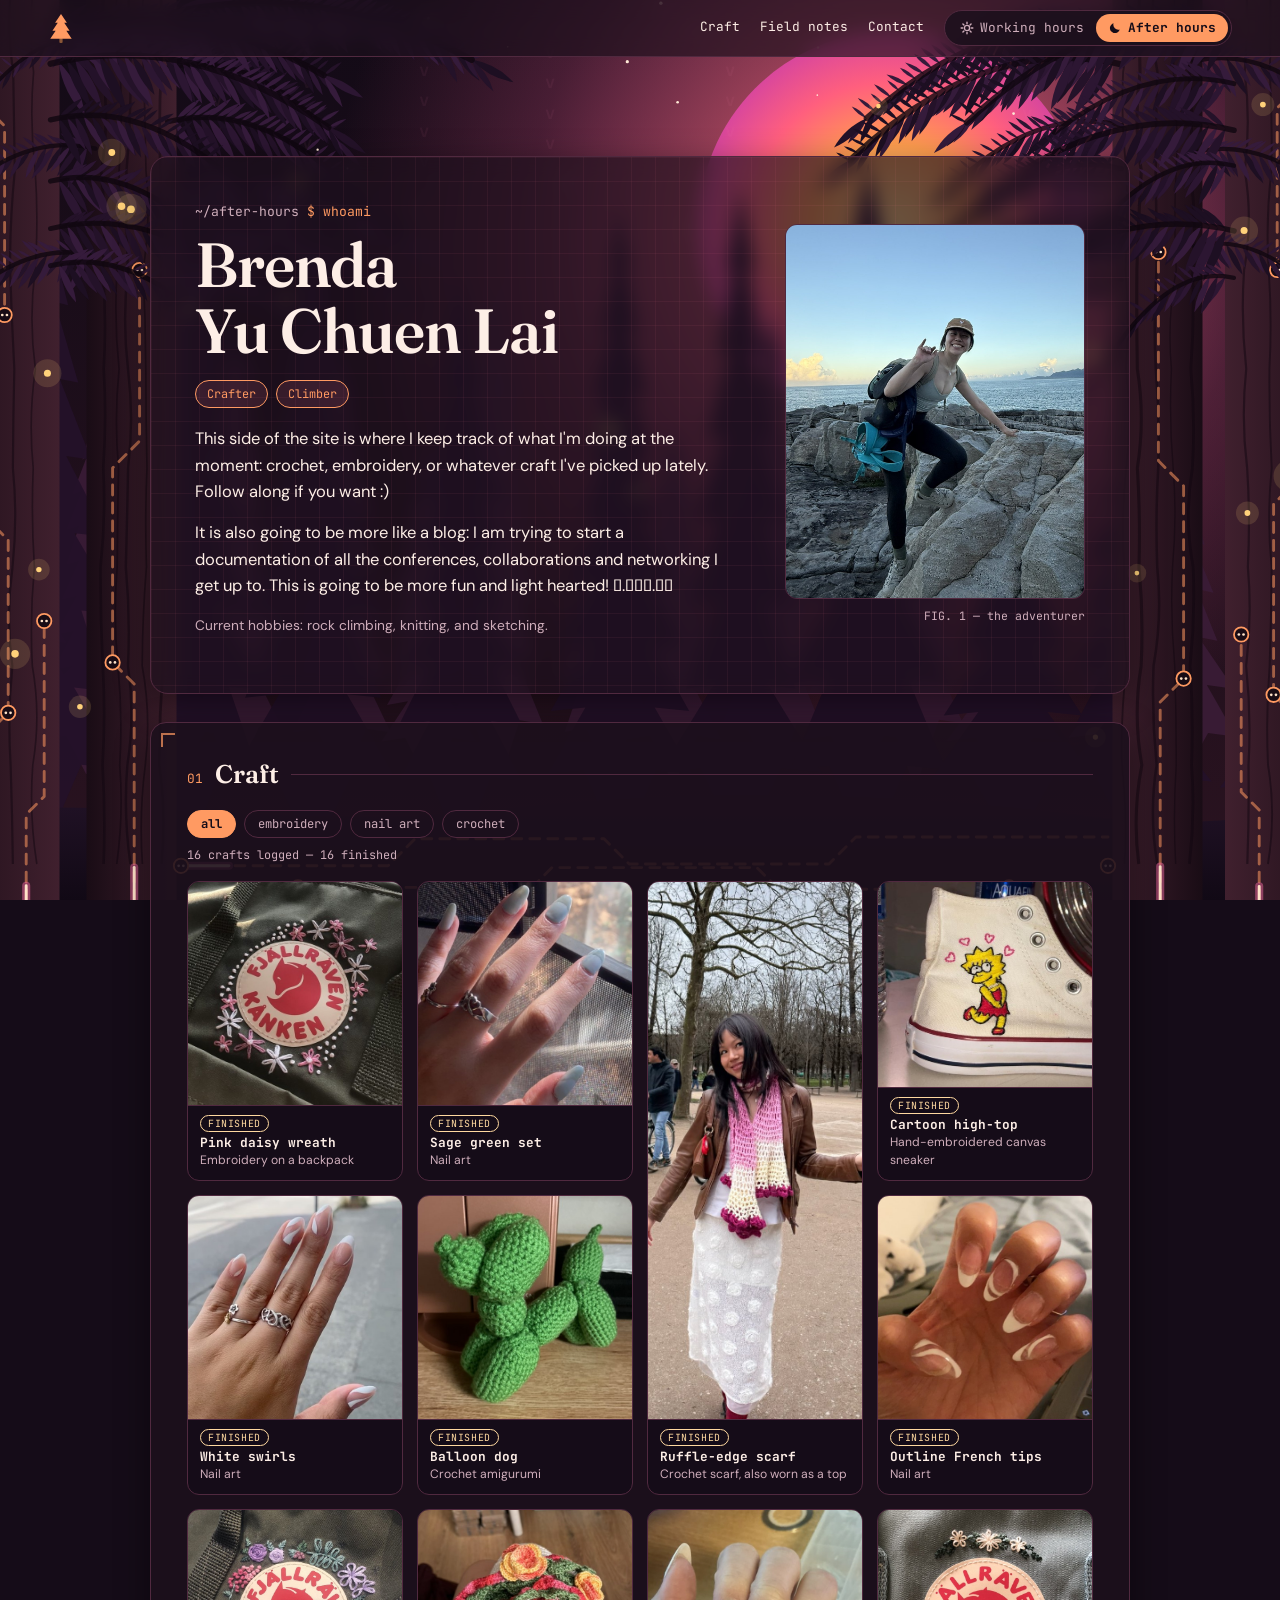
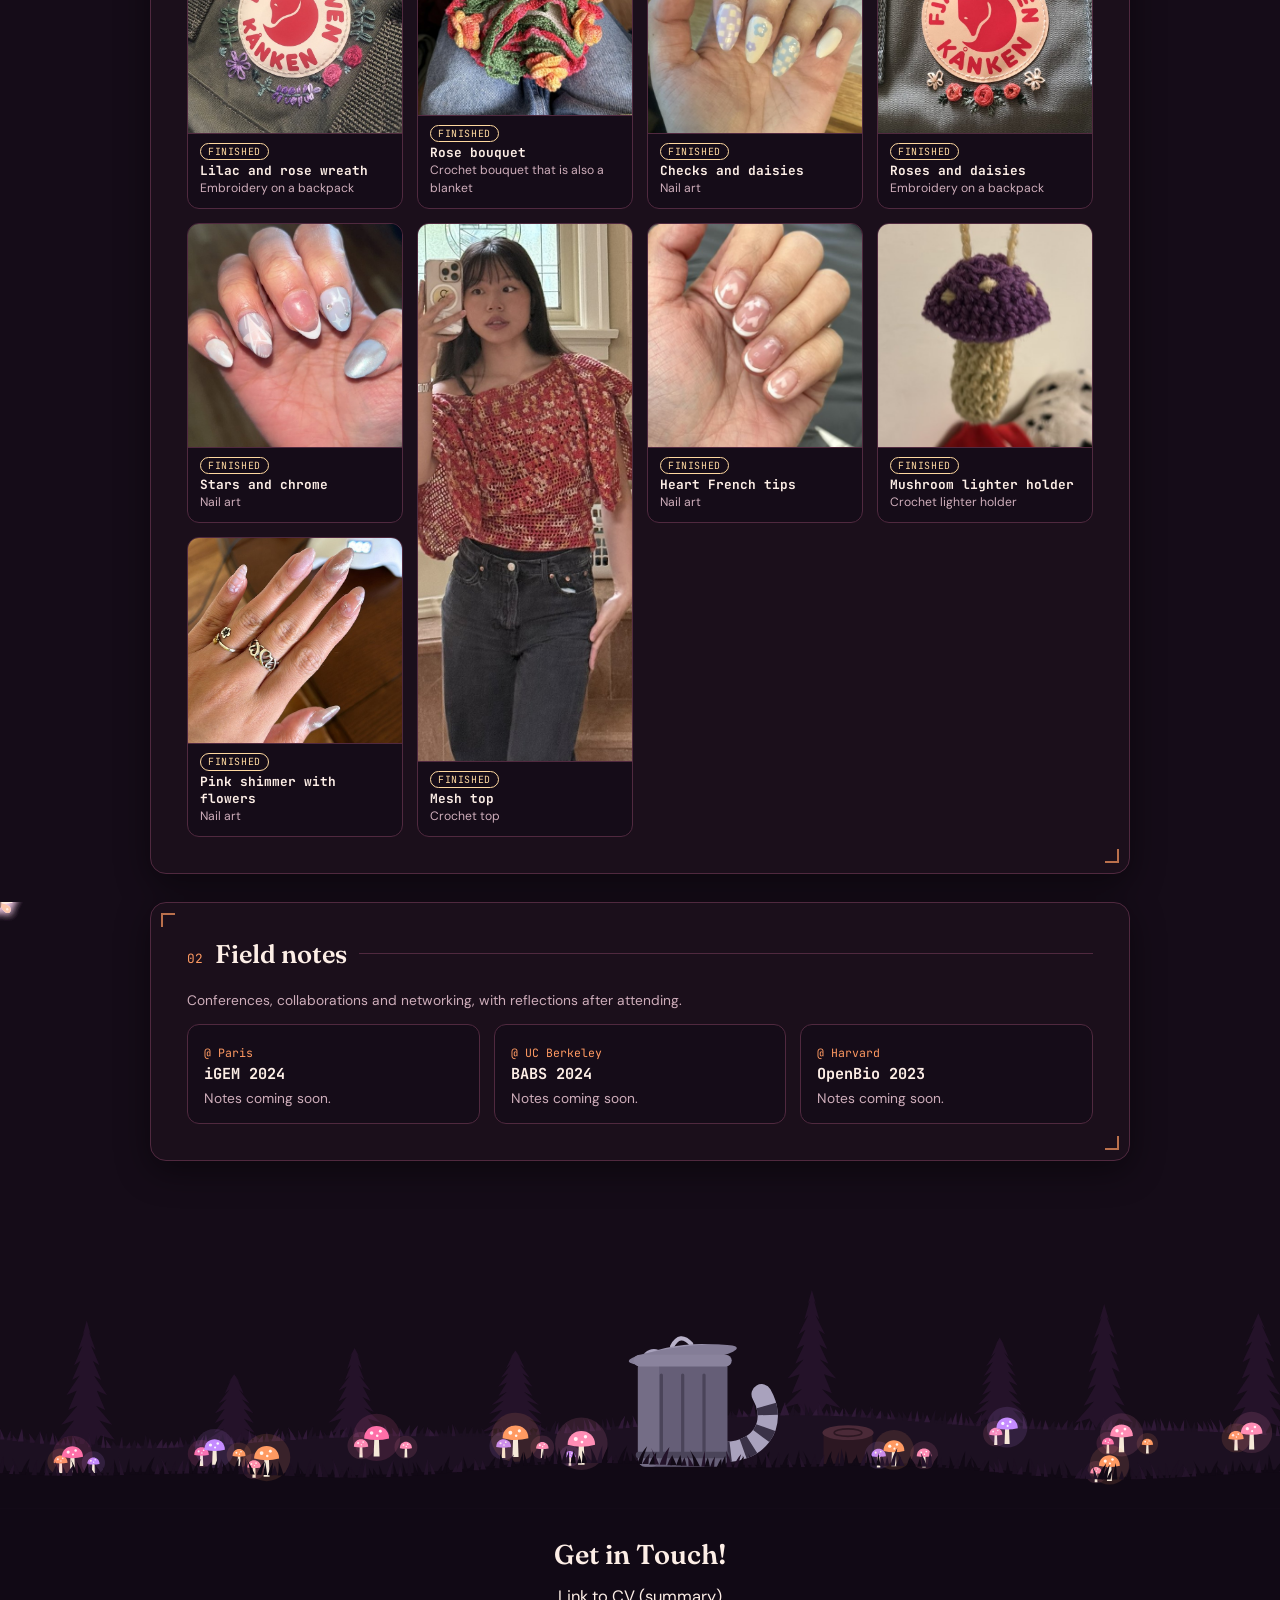
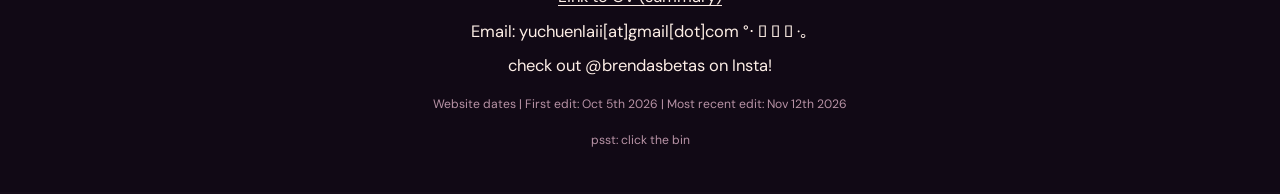
==== quest.html @ 383c1e85 "graphics, and after hours" ====
<!DOCTYPE html>
<html lang="en">
<head>
<meta charset="UTF-8">
<meta name="viewport" content="width=device-width, initial-scale=1">
<title>Brenda Lai | After Hours</title>
<link rel="preconnect" href="https://fonts.googleapis.com">
<link rel="preconnect" href="https://fonts.gstatic.com" crossorigin>
<link href="https://fonts.googleapis.com/css2?family=DM+Sans:ital,wght@0,400;0,500;0,700;1,400&family=Fraunces:opsz,wght@9..144,500;9..144,600&family=JetBrains+Mono:wght@400;700;800&display=swap" rel="stylesheet">
<link rel="stylesheet" href="style.css">
</head>

<!-- data-mode="night" = after hours theme. index.html uses data-mode="day". -->
<body data-mode="night">

<!-- animated forest background, drawn by script.js -->
<div class="scene" aria-hidden="true"></div>

<nav>
  <a class="nav-home" href="#top" aria-label="Back to top"><svg viewBox="0 0 24 28" aria-hidden="true"><rect x="10.5" y="23" width="3" height="5" rx="1" fill="#8a5636"/><path d="M12 1l5.5 8H15l5 7.5h-3L22 24H2l5-7.5H4L9 9H6.5Z" fill="currentColor"/></svg></a>
  <div class="nav-links">
    <a href="#craft">Craft</a>
    <a href="#notes">Field notes</a>
    <a href="#contact">Contact</a>
    <div class="mode-switch" aria-label="Switch between working hours and after hours">
      <a href="index.html"><svg viewBox="0 0 24 24" fill="none" stroke="currentColor" stroke-width="2.4" stroke-linecap="round"><circle cx="12" cy="12" r="4.5"/><path d="M12 2v2.5M12 19.5V22M2 12h2.5M19.5 12H22M5 5l1.8 1.8M17.2 17.2L19 19M5 19l1.8-1.8M17.2 6.8L19 5"/></svg>Working hours</a>
      <span class="on" aria-current="page"><svg viewBox="0 0 24 24" fill="currentColor"><path d="M20 14.5A8.5 8.5 0 0 1 9.5 4a8.5 8.5 0 1 0 10.5 10.5Z"/></svg>After hours</span>
    </div>
  </div>
</nav>

<!-- ===== HEADER: same layout as index.html, only the words change ===== -->
<header class="hero" id="top">
  <div class="hero-card">
    <div>
      <p class="prompt"><b>~/after-hours</b> $ whoami</p>
      <h1><span class="line">Brenda</span><span class="line">Yu Chuen Lai</span></h1>
      <ul class="chips">
        <li>Crafter</li>
        <li>Climber</li>
      </ul>
      <!-- DRAFT BIO: written from your working-hours bio, rewrite it in your own voice -->
      <p>This side of the site is where I keep track of what I'm doing at the moment: crochet, embroidery, or whatever craft I've picked up lately. Follow along if you want :) </p>
      <p>It is also going to be more like a blog: I am trying to start a documentation of all the conferences, collaborations and networking I get up to. This is going to be more fun and light hearted! 𖡼.𖤣𖥧𖡼.𖤣𖥧</p>
      <p class="small">Current hobbies: rock climbing, knitting, and sketching.</p>
    </div>
    <figure class="portrait">
      <div class="frame"><img src="images/afterhours.jpg" alt="Brenda scrambling over coastal rocks with climbing gear"></div>
      <figcaption>FIG. 1 — the adventurer</figcaption>
    </figure>
  </div>
</header>

<main>

<!-- ===== CRAFT: the tiles are built from CRAFT_PROJECTS in data.js ===== -->
<section class="panel" id="craft">
  <div class="sec-head"><span class="idx">01</span><h2>Craft</h2></div>
  <div id="craft-projects"></div>
</section>


<!-- ===== FIELD NOTES: built from FIELD_NOTES in data.js ===== -->
<section class="panel" id="notes">
  <div class="sec-head"><span class="idx">02</span><h2>Field notes</h2></div>
  <p class="small">Conferences, collaborations and networking, with reflections after attending.</p>
  <div class="notes" id="field-notes"></div>
</section>

</main>

<!-- ===== FOOTER: the drawing is added by script.js; edit the contact text here ===== -->
<footer id="contact">
  <div class="footer-scene"></div>
  <div class="footer-body">
    <div class="footer-inner">
      <h2>Get in Touch!</h2>
      <p><a href="https://drive.google.com/file/d/1rraGAYvFzT1uF0n7W42QNHDMal0X2oJL/view?usp=drive_link" target="_blank" rel="noopener">Link to CV (summary)</a></p>
      <p>Email: yuchuenlaii[at]gmail[dot]com °‧ 𓆝 𓆟 𓆞 ·｡</p>
      <p>check out @brendasbetas on Insta!</p>
      <p class="tiny">Website dates | First edit: Oct 5th 2026 | Most recent edit: Nov 12th 2026</p>
      <p class="tiny">psst: click the bin</p>
    </div>
  </div>
</footer>

<script src="data.js"></script>
<script src="script.js"></script>
</body>
</html>
---- style.css ----
/* =====================================================================
   Brenda Lai — portfolio
   One stylesheet for both pages. The page picks its theme with
   <body data-mode="day">  (working hours, index.html)
   <body data-mode="night"> (after hours,  quest.html)
   Everything below reads its colours from the variables in section 1,
   so to re-colour a theme you only need to edit that block.
   ===================================================================== */

/* ---------- 1. THEME COLOURS ---------- */
body[data-mode="day"] {
  --bg: #f1f9f0;
  --card: rgba(255, 255, 255, 0.93);
  --glass: rgba(255, 255, 255, 0.78);
  --ink: #13251a;
  --muted: #4f6a5b;
  --accent: #0b8a45;          /* terminal green, dark enough to read on white */
  --accent-bright: #12d066;
  --accent-2: #a4553a;        /* redwood bark */
  --line: #cfe5d3;
  --grid: rgba(11, 138, 69, 0.07);
  --chip-bg: #e7f6ea;
  --shadow: 0 10px 30px rgba(30, 80, 45, 0.12);
  --footer-bg: #2c6a3c;
  --footer-ink: #f1fbef;
  --footer-muted: #bfe3c4;
  color-scheme: light;
}

body[data-mode="night"] {
  --bg: #150c18;
  --card: rgba(28, 16, 28, 0.9);
  --glass: rgba(28, 16, 28, 0.66);
  --ink: #fdeee6;
  --muted: #cfaebb;
  --accent: #ff9a62;          /* sunset-lamp orange */
  --accent-bright: #ffb37e;
  --accent-2: #ff6fa8;        /* sunset-lamp pink */
  --line: #50293f;
  --grid: rgba(255, 130, 150, 0.06);
  --chip-bg: rgba(255, 120, 150, 0.12);
  --shadow: 0 10px 34px rgba(0, 0, 0, 0.45);
  --footer-bg: #110915;
  --footer-ink: #fdeee6;
  --footer-muted: #b893a6;
  color-scheme: dark;
}

/* ---------- 2. BASICS ---------- */
*, *::before, *::after { box-sizing: border-box; }

:root {
  --mono: "JetBrains Mono", ui-monospace, "SF Mono", Menlo, Consolas, monospace;
  --display: "Fraunces", Georgia, "Times New Roman", serif;   /* the big name + section titles */
  --sans: "DM Sans", "Trebuchet MS", system-ui, -apple-system, "Segoe UI", sans-serif;
  --maxw: 980px;
}

html { scroll-behavior: smooth; scroll-padding-top: 76px; }

body {
  margin: 0;
  background: var(--bg);
  color: var(--ink);
  font-family: var(--sans);
  font-size: 16.5px;
  line-height: 1.6;
  overflow-x: hidden;
}

a { color: var(--accent); text-underline-offset: 3px; }
a:hover { color: var(--accent-2); }
:focus-visible { outline: 2px solid var(--accent); outline-offset: 3px; border-radius: 4px; }

h1, h2, h3, h4 { font-family: var(--mono); line-height: 1.2; margin: 0; }
p { margin: 0 0 0.9em; }
.small { font-size: 0.86rem; color: var(--muted); }
.tiny { font-size: 0.76rem; color: var(--muted); }

/* ---------- 3. ANIMATED BACKGROUND (drawn by script.js) ---------- */
.scene {
  position: fixed;
  inset: 0;
  z-index: 0;
  pointer-events: none;
}
.scene svg { width: 100%; height: 100%; display: block; }

nav, header, main, footer { position: relative; z-index: 1; }

/* ---------- 4. NAV ---------- */
nav {
  position: sticky;
  top: 0;
  z-index: 50;
  display: flex;
  align-items: center;
  justify-content: space-between;
  flex-wrap: wrap;
  gap: 8px 20px;
  padding: 10px clamp(16px, 4vw, 48px);
  background: var(--glass);
  backdrop-filter: blur(10px);
  -webkit-backdrop-filter: blur(10px);
  border-bottom: 1px solid var(--line);
  font-family: var(--mono);
  font-size: 0.8rem;
}
.nav-home { display: inline-flex; color: var(--accent); }
.nav-home svg { width: 26px; height: 30px; display: block; }
.nav-home:hover { color: var(--accent-2); }
.nav-links { display: flex; flex-wrap: wrap; align-items: center; gap: 6px 20px; }
.nav-links a { color: var(--ink); text-decoration: none; padding: 4px 0; border-bottom: 2px solid transparent; }
.nav-links a:hover { border-color: var(--accent); color: var(--accent); }

/* the working hours / after hours switch */
.mode-switch {
  display: inline-flex;
  border: 1px solid var(--line);
  border-radius: 999px;
  padding: 3px;
  background: var(--card);
}
.mode-switch a, .mode-switch span {
  display: inline-flex;
  align-items: center;
  gap: 6px;
  padding: 4px 12px;
  border-radius: 999px;
  border: 0;
  white-space: nowrap;
}
.mode-switch .on { background: var(--accent); color: var(--bg); font-weight: 700; }
.mode-switch a { color: var(--muted); }
.mode-switch a:hover { color: var(--accent); border: 0; }
.mode-switch svg { width: 14px; height: 14px; }

/* ---------- 5. HEADER (same layout on both pages) ---------- */
.hero {
  width: min(var(--maxw), 100% - 32px);
  margin: clamp(48px, 11vh, 120px) auto 28px;
}
.hero-card {
  display: grid;
  grid-template-columns: minmax(0, 1fr) minmax(200px, 300px);
  gap: clamp(20px, 4vw, 44px);
  align-items: center;
  padding: clamp(22px, 4vw, 44px);
  background-color: var(--glass);
  background-image:
    linear-gradient(var(--grid) 1px, transparent 1px),
    linear-gradient(90deg, var(--grid) 1px, transparent 1px);
  background-size: 24px 24px;
  backdrop-filter: blur(9px);
  -webkit-backdrop-filter: blur(9px);
  border: 1px solid var(--line);
  border-radius: 18px;
  box-shadow: var(--shadow);
}
.prompt { font-family: var(--mono); font-size: 0.82rem; color: var(--accent); margin-bottom: 10px; }
.prompt b { color: var(--muted); font-weight: 400; }
.hero h1 { font-family: var(--display); font-size: clamp(2.3rem, 6vw, 3.9rem); font-weight: 600; letter-spacing: -0.015em; line-height: 1.05; }
.hero h1 .line { display: block; }

.chips { display: flex; flex-wrap: wrap; gap: 8px; list-style: none; padding: 0; margin: 16px 0 18px; }
.chips li {
  font-family: var(--mono);
  font-size: 0.74rem;
  padding: 4px 11px;
  border-radius: 999px;
  border: 1px solid var(--accent);
  color: var(--accent);
  background: var(--chip-bg);
}

/* profile photo: any image size works, it is cropped to this frame, never stretched */
.portrait { margin: 0; }
.frame {
  position: relative;
  aspect-ratio: 4 / 5;
  border-radius: 12px;
  overflow: hidden;
  border: 1px solid var(--line);
  background: var(--chip-bg);
}
.frame img { width: 100%; height: 100%; object-fit: cover; object-position: center; display: block; }
.portrait figcaption { font-family: var(--mono); font-size: 0.72rem; color: var(--muted); margin-top: 8px; text-align: right; }

/* ---------- 6. SECTIONS ---------- */
main { width: min(var(--maxw), 100% - 32px); margin: 0 auto; display: grid; gap: 28px; padding-bottom: 40px; }

.panel {
  position: relative;
  padding: clamp(20px, 3.5vw, 36px);
  background: var(--card);
  border: 1px solid var(--line);
  border-radius: 16px;
  box-shadow: var(--shadow);
}
/* engineering-drawing corner marks */
.panel::before, .panel::after {
  content: "";
  position: absolute;
  width: 14px; height: 14px;
  border: 2px solid var(--accent);
  opacity: 0.7;
}
.panel::before { top: 10px; left: 10px; border-right: 0; border-bottom: 0; }
.panel::after { bottom: 10px; right: 10px; border-left: 0; border-top: 0; }

.sec-head { display: flex; align-items: baseline; gap: 12px; margin-bottom: 20px; }
.sec-head h2 { font-family: var(--display); font-weight: 600; font-size: 1.6rem; }
.sec-head .idx { font-family: var(--mono); font-size: 0.8rem; color: var(--accent); }
.sec-head::after { content: ""; flex: 1; height: 1px; background: var(--line); align-self: center; }

.panel h3 { font-size: 1.05rem; margin: 26px 0 10px; color: var(--accent); }
.panel h3:first-of-type { margin-top: 0; }
.panel h4 { font-size: 0.92rem; margin: 20px 0 6px; }
.panel h4 .when { display: block; font-weight: 400; font-size: 0.76rem; color: var(--muted); margin-top: 3px; }
.panel ul { margin: 0 0 0.8em; padding-left: 1.2em; }
.panel li { margin-bottom: 0.3em; }
.panel li::marker { color: var(--accent); }

/* education / jobs: a little vertical "trace" down the side */
.entry { border-left: 2px solid var(--line); padding: 0 0 4px 18px; margin: 0 0 18px 4px; position: relative; }
.entry::before {
  content: "";
  position: absolute;
  left: -7px; top: 5px;
  width: 12px; height: 12px;
  border-radius: 50%;
  background: var(--bg);
  border: 2px solid var(--accent);
}
.entry h4 { margin-top: 0; }

details { border: 1px solid var(--line); border-radius: 10px; padding: 10px 14px; margin-bottom: 10px; }
details summary { cursor: pointer; font-family: var(--mono); font-size: 0.9rem; font-weight: 700; }
details summary .when { font-weight: 400; color: var(--muted); font-size: 0.76rem; margin-left: 6px; }
details[open] summary { margin-bottom: 10px; }

/* ---------- 7. PROJECT CARDS (working hours) ---------- */
.proj-grid { display: grid; grid-template-columns: repeat(auto-fill, minmax(260px, 1fr)); gap: 16px; }
.proj {
  display: flex;
  flex-direction: column;
  border: 1px solid var(--line);
  border-radius: 12px;
  overflow: hidden;
  background: var(--bg);
  transition: transform 0.2s, border-color 0.2s;
}
.proj:hover { transform: translateY(-3px); border-color: var(--accent); }
.proj-img { aspect-ratio: 16 / 9; overflow: hidden; }
.proj-img img { width: 100%; height: 100%; object-fit: cover; object-position: var(--focus, center); display: block; }
.proj-body { padding: 14px 16px 16px; display: flex; flex-direction: column; gap: 6px; flex: 1; }
.proj-id { font-family: var(--mono); font-size: 0.7rem; color: var(--muted); }
.panel .proj h3 { margin: 0; font-size: 0.98rem; }
.proj h3 a { color: inherit; text-decoration: none; }
.proj h3 a:hover { text-decoration: underline; }
.proj p { margin: 0; font-size: 0.9rem; color: var(--muted); }
.panel .chips { padding-left: 0; }
.proj .chips { margin: auto 0 0; padding-top: 8px; gap: 6px; }
.proj .chips li { font-size: 0.66rem; padding: 2px 8px; }
.proj .more { font-family: var(--mono); font-size: 0.74rem; }

/* ---------- 8. CRAFT GALLERY (after hours) ---------- */
.filters { display: flex; flex-wrap: wrap; gap: 8px; margin-bottom: 8px; }
.filters button {
  font-family: var(--mono);
  font-size: 0.76rem;
  padding: 5px 13px;
  border-radius: 999px;
  border: 1px solid var(--line);
  background: transparent;
  color: var(--muted);
  cursor: pointer;
}
.filters button:hover { border-color: var(--accent); color: var(--accent); }
.filters button[aria-pressed="true"] { background: var(--accent); border-color: var(--accent); color: var(--bg); font-weight: 700; }
.tally { font-family: var(--mono); font-size: 0.74rem; color: var(--muted); margin-bottom: 16px; }

/* Every tile is a fixed-shape window. Photos of any size fill it and are
   cropped (object-fit: cover), never squashed. */
.gallery {
  display: grid;
  grid-template-columns: repeat(auto-fill, minmax(200px, 1fr));
  grid-auto-rows: 300px;
  grid-auto-flow: dense;
  gap: 14px;
}
.tile { position: relative; margin: 0; border-radius: 12px; overflow: hidden; border: 1px solid var(--line); background: var(--bg); display: flex; flex-direction: column; }
.tile--tall { grid-row: span 2; }
.tile--wide { grid-column: span 2; }
.tile[hidden] { display: none; }
/* the photo fills the box above the caption, so nothing sits on top of the art */
.tile-media { display: block; flex: 1; min-height: 0; width: 100%; padding: 0; border: 0; background: none; cursor: zoom-in; color: inherit; font: inherit; overflow: hidden; }
.tile-media img {
  width: 100%; height: 100%;
  object-fit: cover;
  object-position: var(--focus, center);
  display: block;
  transition: transform 0.4s;
}
.tile:hover .tile-media img { transform: scale(1.04); }
.tile figcaption {
  padding: 8px 12px 10px;
  border-top: 1px solid var(--line);
  color: var(--ink);
  font-size: 0.84rem;
  line-height: 1.35;
}
.tile figcaption strong { display: block; font-family: var(--mono); font-size: 0.8rem; }
.tile figcaption .note { color: var(--muted); font-size: 0.76rem; }
.status {
  display: inline-block;
  font-family: var(--mono);
  font-size: 0.62rem;
  text-transform: uppercase;
  letter-spacing: 0.06em;
  padding: 1px 7px;
  border-radius: 999px;
  margin-bottom: 2px;
  border: 1px solid currentColor;
}
.status--finished { color: #ffd9a0; }
.status--in-progress { color: #ff9fc6; }
.status--planned { color: #d9c7ff; }

/* placeholder shown until a photo is added (or if the file is missing) */
.ph {
  width: 100%; height: 100%; flex: 1; min-height: 0;
  display: flex;
  flex-direction: column;
  align-items: center;
  justify-content: center;
  gap: 8px;
  padding: 14px;
  text-align: center;
  font-family: var(--mono);
  font-size: 0.7rem;
  color: var(--muted);
  cursor: default;
  background:
    repeating-linear-gradient(45deg, transparent 0 10px, var(--grid) 10px 11px),
    var(--chip-bg);
  outline: 2px dashed var(--line);
  outline-offset: -8px;
}
.ph svg { width: 42px; height: 42px; color: var(--accent-2); }
.ph code { word-break: break-all; color: var(--accent); }
.frame .ph { padding-bottom: 14px; }

.notes { display: grid; grid-template-columns: repeat(auto-fill, minmax(220px, 1fr)); gap: 14px; }
.note-card { border: 1px solid var(--line); border-radius: 12px; padding: 14px 16px; background: var(--bg); }
.panel .note-card h3 { margin: 0 0 4px; font-size: 0.95rem; color: var(--ink); }
.note-card p { margin: 0; font-size: 0.86rem; color: var(--muted); }
.note-card .where { font-family: var(--mono); font-size: 0.72rem; color: var(--accent); }

/* click-to-enlarge: shows the whole, uncropped photo */
dialog.lightbox { border: 0; padding: 0; background: transparent; max-width: 94vw; max-height: 94vh; }
dialog.lightbox::backdrop { background: rgba(8, 4, 10, 0.86); }
dialog.lightbox img { max-width: 94vw; max-height: 84vh; display: block; border-radius: 10px; margin: 0 auto; }
dialog.lightbox p { color: #fff3ec; font-family: var(--mono); font-size: 0.8rem; text-align: center; margin: 10px 0 0; }
dialog.lightbox button { display: block; margin: 10px auto 0; font-family: var(--mono); background: none; color: #fff3ec; border: 1px solid #fff3ec; border-radius: 999px; padding: 4px 14px; cursor: pointer; }

/* ---------- 9. FOOTER ---------- */
footer { margin-top: 30px; }
/* tall enough that the whole drawing always fits, so the animals are never cropped */
.footer-scene { height: max(230px, 21.67vw); overflow-x: clip; }
.footer-scene svg { width: 100%; height: 100%; display: block; overflow: visible; }
.deer, .coon { cursor: pointer; outline: none; }
.deer:focus-visible, .coon:focus-visible { outline: 2px dashed var(--accent-bright); outline-offset: 4px; }
.footer-body { background: var(--footer-bg); color: var(--footer-ink); padding: 30px clamp(16px, 4vw, 48px) 34px; margin-top: -1px; text-align: center; }
.footer-inner { width: min(var(--maxw), 100%); margin: 0 auto; }
.footer-body h2 { font-family: var(--display); font-weight: 600; font-size: 1.7rem; margin-bottom: 14px; }
.footer-body a { color: var(--footer-ink); }
.footer-body a:hover { color: var(--accent-bright); }
.footer-body p { margin: 0 0 8px; }
.footer-body .tiny { color: var(--footer-muted); margin-top: 16px; }

/* ---------- 10. ANIMATIONS used by the drawings in script.js ---------- */
.trace-pulse { stroke-dasharray: 5 95; animation: pulse var(--dur, 6s) linear infinite; animation-delay: var(--delay, 0s); }
@keyframes pulse { from { stroke-dashoffset: 100; } to { stroke-dashoffset: 0; } }

.led { animation: led 2.4s ease-in-out infinite; animation-delay: var(--delay, 0s); }
@keyframes led { 0%, 100% { opacity: 0.15; } 45%, 55% { opacity: 1; } }

.rain { animation: rain 5s linear infinite; animation-delay: var(--delay, 0s); opacity: 0.05; }
@keyframes rain { 0% { opacity: 0.85; } 35% { opacity: 0.2; } 100% { opacity: 0.05; } }

.floaty { animation: floaty var(--dur, 16s) ease-in-out infinite alternate; animation-delay: var(--delay, 0s); }
@keyframes floaty {
  from { transform: translate(0, 0) rotate(0deg); }
  to { transform: translate(var(--dx, 40px), var(--dy, -30px)) rotate(var(--rot, 20deg)); }
}
.floaty > * { transform-box: fill-box; transform-origin: center; }

.rays { animation: rays 9s ease-in-out infinite alternate; }
@keyframes rays { from { opacity: 0.55; } to { opacity: 1; } }
.breathe { animation: breathe 7s ease-in-out infinite alternate; }
@keyframes breathe { from { opacity: 0.7; } to { opacity: 1; } }

.twinkle { animation: led 3.2s ease-in-out infinite; animation-delay: var(--delay, 0s); }

/* deer */
.deer-neck { animation: graze 10s ease-in-out infinite; }
@keyframes graze {
  0%, 30% { transform: rotate(0deg); }
  42% { transform: rotate(104deg); }
  47% { transform: rotate(98deg); }
  52% { transform: rotate(104deg); }
  57% { transform: rotate(98deg); }
  62% { transform: rotate(104deg); }
  76%, 100% { transform: rotate(0deg); }
}
.deer-tail { animation: wag 2.6s ease-in-out infinite; }
@keyframes wag { 0%, 60%, 100% { transform: rotate(0deg); } 70% { transform: rotate(-22deg); } 80% { transform: rotate(12deg); } 90% { transform: rotate(-14deg); } }
.deer-ear { animation: twitch 5s ease-in-out infinite; }
@keyframes twitch { 0%, 84%, 100% { transform: rotate(0deg); } 88% { transform: rotate(-16deg); } 92% { transform: rotate(6deg); } }
.blink { transform-box: fill-box; transform-origin: center; animation: eyeblink 4.5s infinite; }
@keyframes eyeblink { 0%, 93%, 100% { transform: scaleY(1); } 96% { transform: scaleY(0.1); } }

/* deer, after a click: runs off to the right and comes back in from the left */
.deer.galloping .deer-run { animation: deer-run 3s linear 1; }
@keyframes deer-run {
  0% { transform: translateX(0); }
  46% { transform: translateX(780px); }
  46.01% { transform: translateX(-780px); }
  100% { transform: translateX(0); }
}
.deer.galloping .deer-bounce { animation: deer-bounce 0.34s ease-in-out infinite alternate; }
@keyframes deer-bounce { from { transform: translateY(0) rotate(5deg); } to { transform: translateY(-22px) rotate(-7deg); } }
.deer.galloping .leg-f, .deer.galloping .leg-b2 { animation: leg-a 0.34s ease-in-out infinite alternate; }
.deer.galloping .leg-b, .deer.galloping .leg-f2 { animation: leg-b 0.34s ease-in-out infinite alternate; }
@keyframes leg-a { from { transform: rotate(32deg); } to { transform: rotate(-42deg); } }
@keyframes leg-b { from { transform: rotate(-38deg); } to { transform: rotate(36deg); } }
.deer.galloping .deer-neck { animation: none; transform: rotate(8deg); }
.deer.galloping .deer-tail { animation: none; transform: rotate(40deg); }

/* raccoon: hides in the bin (the lid rattles now and then) until the bin is clicked */
.coon-pop { transform: translateY(36px); transition: transform 0.5s cubic-bezier(0.34, 1.56, 0.64, 1); }
.coon.out .coon-pop { transform: translateY(-12px); }
.coon-head { animation: rattle 5s ease-in-out infinite; }
@keyframes rattle { 0%, 86%, 100% { transform: translateY(0); } 89% { transform: translateY(-6px); } 92% { transform: translateY(0); } 95% { transform: translateY(-4px); } }
.coon.out .coon-head { animation: sway 2.2s ease-in-out infinite alternate; }
@keyframes sway { from { transform: rotate(-4deg); } to { transform: rotate(4deg); } }
.coon-paws { opacity: 0; transition: opacity 0.15s; }
.coon.out .coon-paws { opacity: 1; transition-delay: 0.2s; }
.coon-tail { animation: swish 3.4s ease-in-out infinite alternate; }
@keyframes swish { from { transform: rotate(-7deg); } to { transform: rotate(9deg); } }

/* butterflies (day) / moths (night): a see-through layer over the last box + footer
   (script.js sets its top and height) */
.flyers { position: absolute; left: 0; width: 100%; z-index: 40; pointer-events: none; overflow: hidden; container-type: size; }
.bfly { position: absolute; left: 0; top: 0; width: 34px; height: 29px; margin: -14px 0 0 -17px; will-change: transform; }
.bfly svg { width: 100%; height: 100%; display: block; overflow: visible; animation: bob 1.7s ease-in-out infinite alternate; }
@keyframes bob { from { transform: translateY(-5px); } to { transform: translateY(5px); } }
.bfly .wing { animation: wing 0.26s ease-in-out infinite alternate; }
@keyframes wing { from { transform: scaleX(1); } to { transform: scaleX(0.3); } }
body[data-mode="night"] .bfly { filter: drop-shadow(0 0 5px rgba(255, 214, 240, 0.75)); opacity: 0.9; }

@media (prefers-reduced-motion: reduce) {
  *, *::before, *::after { animation: none !important; transition: none !important; }
  html { scroll-behavior: auto; }
  .rain { opacity: 0.25; }
  .flyers { display: none; }
}

/* ---------- 11. SMALL SCREENS ---------- */
@media (max-width: 720px) {
  .hero-card { grid-template-columns: 1fr; }
  .portrait { max-width: 240px; order: -1; }
  .portrait figcaption { text-align: left; }
  .tile--wide { grid-column: span 1; }
  .gallery { grid-template-columns: repeat(2, minmax(0, 1fr)); grid-auto-rows: 250px; }
  nav { justify-content: center; }
  .nav-links { justify-content: center; }
}
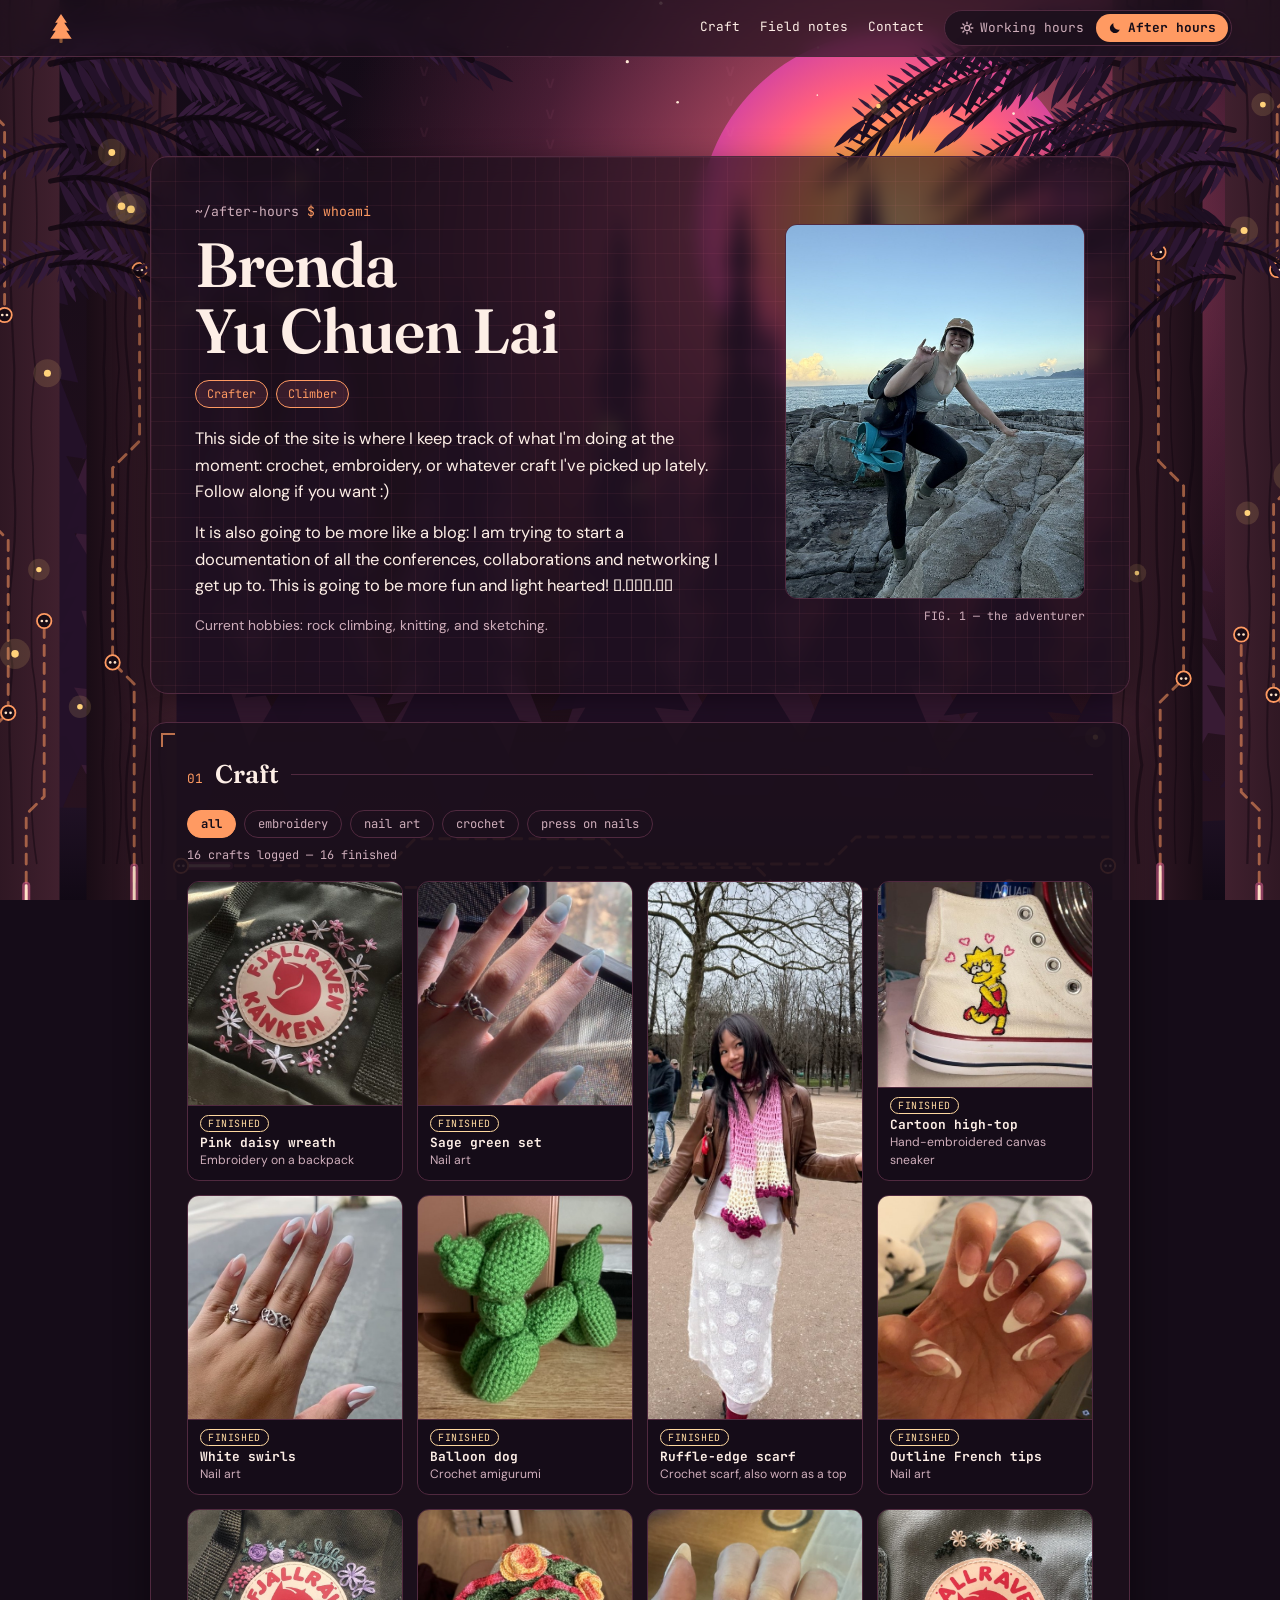
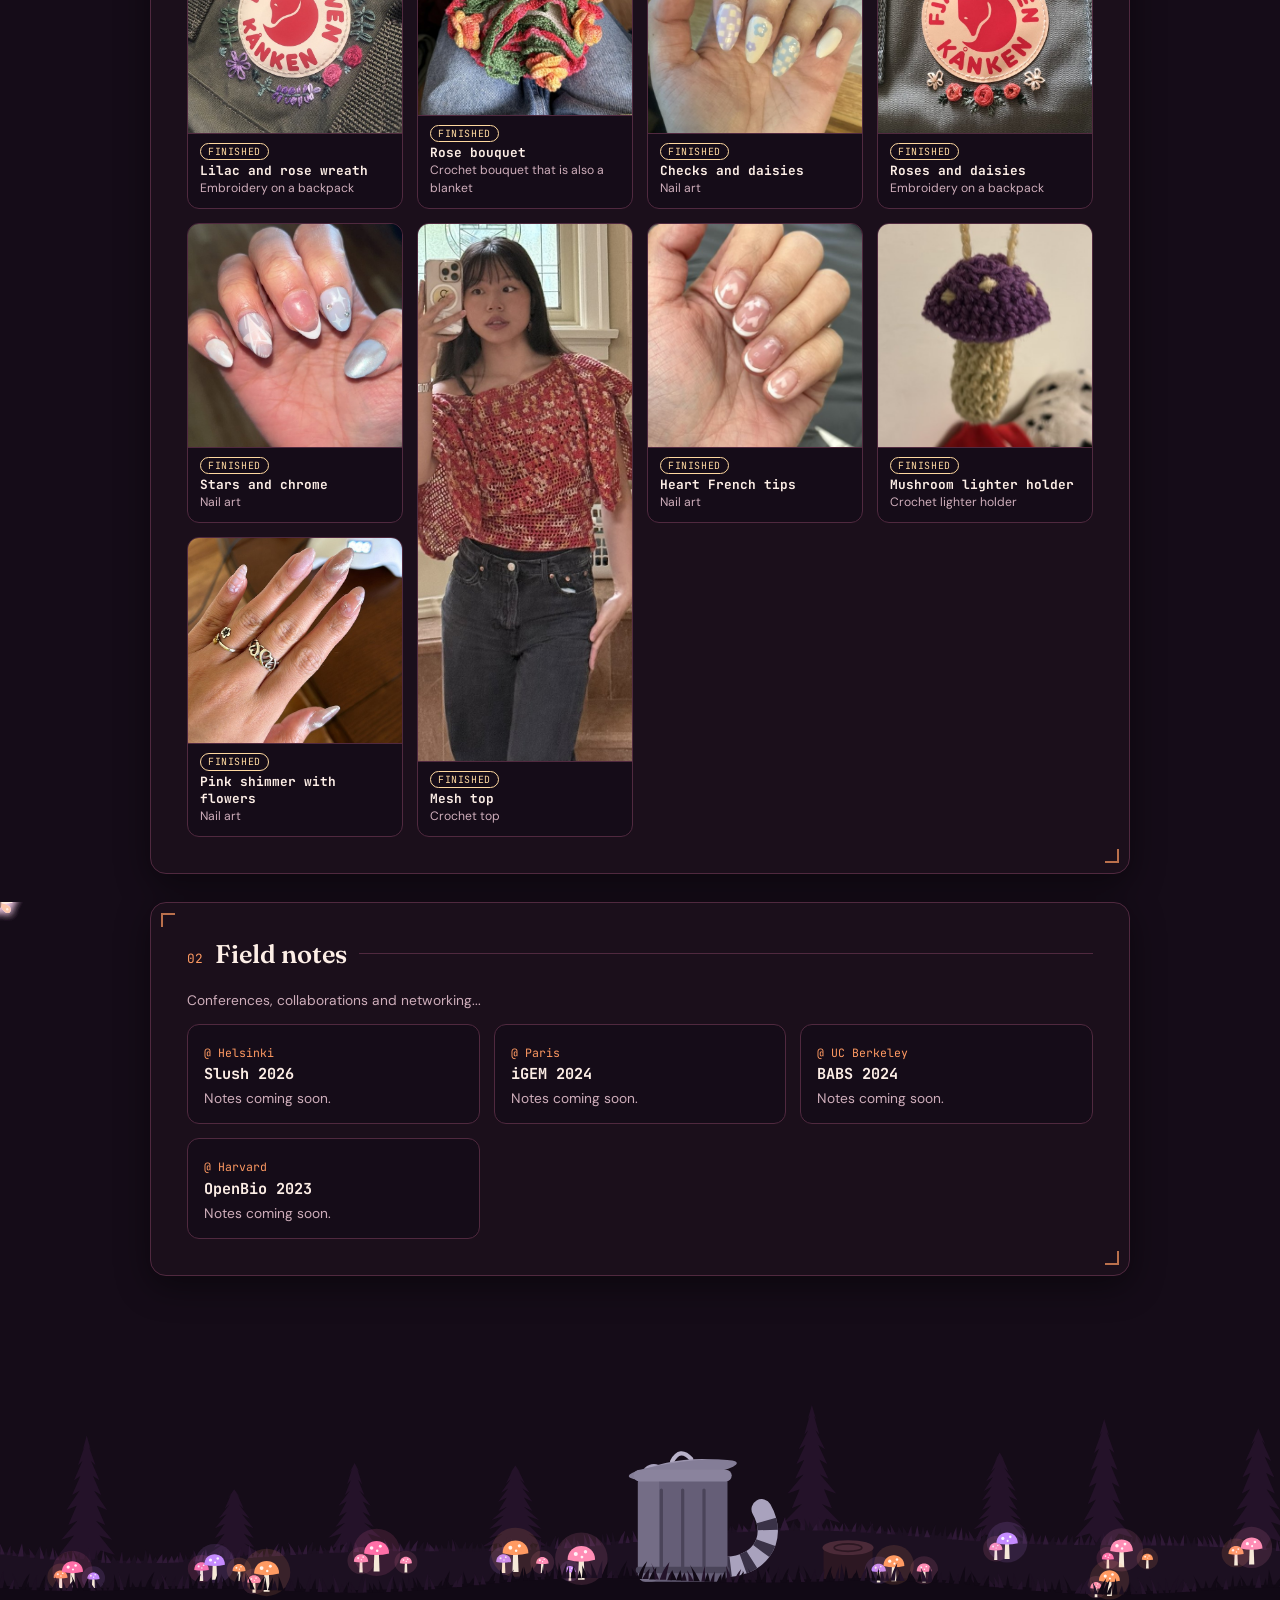
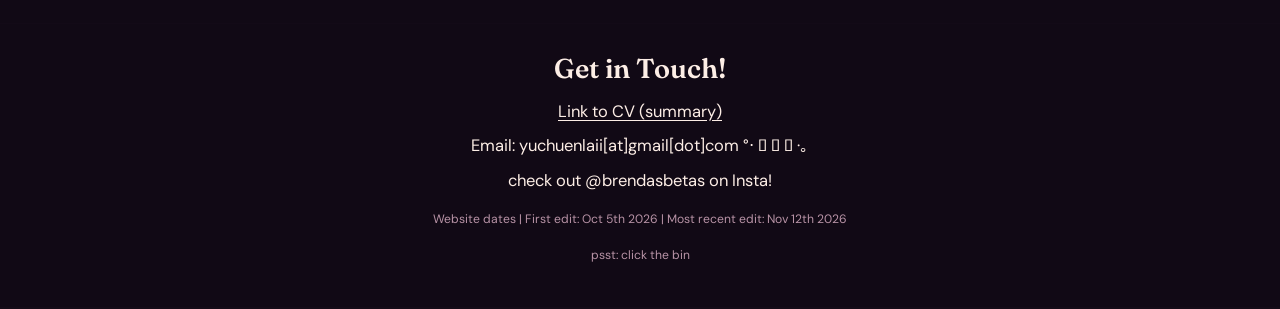
==== commit 46a06bce: "conference edits" ====
--- a/quest.html
+++ b/quest.html
@@ -63,7 +63,7 @@
 <!-- ===== FIELD NOTES: built from FIELD_NOTES in data.js ===== -->
 <section class="panel" id="notes">
   <div class="sec-head"><span class="idx">02</span><h2>Field notes</h2></div>
-  <p class="small">Conferences, collaborations and networking, with reflections after attending.</p>
+  <p class="small">Conferences, collaborations and networking...</p>
   <div class="notes" id="field-notes"></div>
 </section>
 
